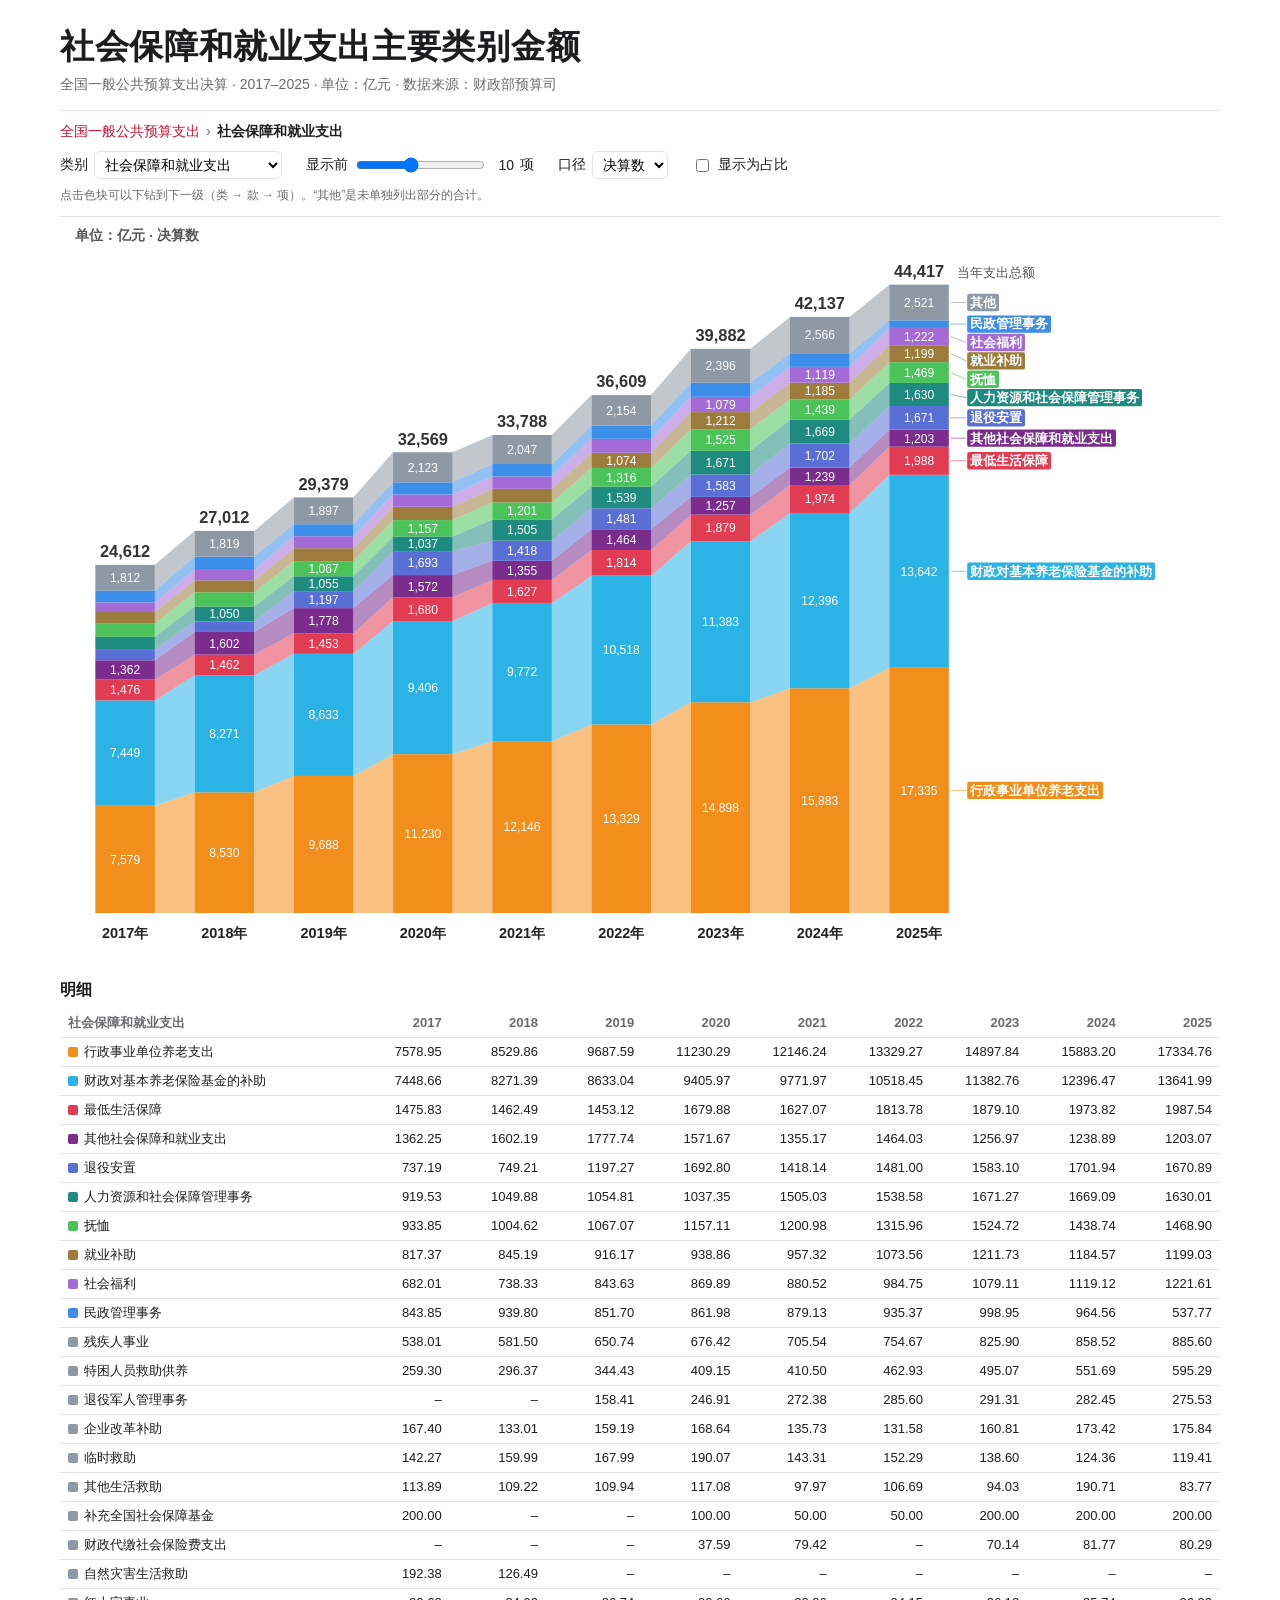
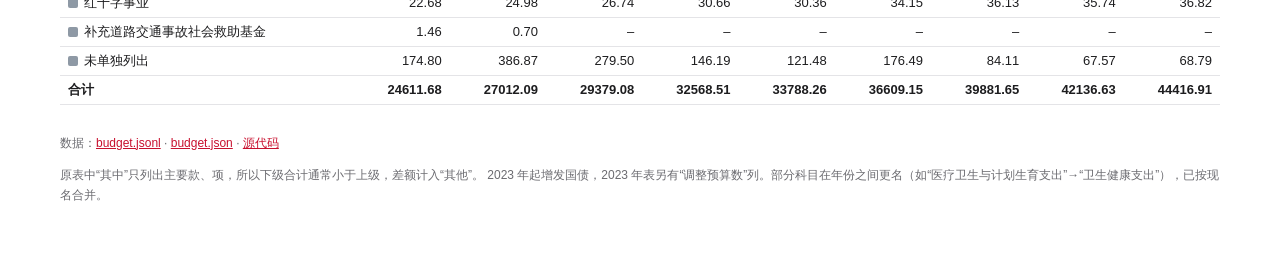
==== docs/index.html @ e083b16d "Add national budget expenditure data 2017–2025 and visualization - scripts/fetch.py downloads the MO" ====
<!doctype html>
<html lang="zh-CN">
<head>
<meta charset="utf-8">
<meta name="viewport" content="width=device-width, initial-scale=1">
<title>全国一般公共预算支出 · 结构变化 2017–2025</title>
<link rel="stylesheet" href="style.css">
</head>
<body>
<header>
  <h1 id="title">全国一般公共预算支出</h1>
  <p class="sub">全国一般公共预算支出决算 · 2017–2025 · 单位：亿元 · 数据来源：财政部预算司</p>
</header>

<section class="controls">
  <nav id="crumbs" aria-label="层级"></nav>
  <div class="row">
    <label>类别
      <select id="category"></select>
    </label>
    <label>显示前
      <input id="topn" type="range" min="3" max="20" value="10">
      <output id="topn-out">10</output> 项
    </label>
    <label>口径
      <select id="metric">
        <option value="actual">决算数</option>
        <option value="budget">预算数</option>
      </select>
    </label>
    <label class="check"><input id="share" type="checkbox"> 显示为占比</label>
  </div>
  <p class="hint">点击色块可以下钻到下一级（类 → 款 → 项）。“其他”是未单独列出部分的合计。</p>
</section>

<main>
  <div id="chart" role="img"></div>
  <div id="tooltip" hidden></div>
</main>

<section class="table-wrap">
  <h2>明细</h2>
  <div id="table"></div>
</section>

<footer>
  <p>
    数据：<a href="https://github.com/cdpath/china-public-budget/blob/main/data/budget.jsonl">budget.jsonl</a> ·
    <a href="https://github.com/cdpath/china-public-budget/blob/main/data/budget.json">budget.json</a> ·
    <a href="https://github.com/cdpath/china-public-budget">源代码</a>
  </p>
  <p class="note">
    原表中“其中”只列出主要款、项，所以下级合计通常小于上级，差额计入“其他”。
    2023 年起增发国债，2023 年表另有“调整预算数”列。部分科目在年份之间更名（如“医疗卫生与计划生育支出”→“卫生健康支出”），已按现名合并。
  </p>
</footer>

<script src="app.js"></script>
</body>
</html>
---- docs/style.css ----
:root {
  --ink: #1d1d1f;
  --muted: #6b6b70;
  --line: #e4e4e7;
  --bg: #ffffff;
  --accent: #c8102e;
  font-family: -apple-system, BlinkMacSystemFont, "PingFang SC", "Hiragino Sans GB", "Microsoft YaHei",
    "Noto Sans CJK SC", sans-serif;
  color: var(--ink);
  background: var(--bg);
}

* { box-sizing: border-box; }

body {
  margin: 0 auto;
  max-width: 1200px;
  padding: 24px 20px 48px;
}

header h1 {
  font-size: clamp(22px, 3.2vw, 34px);
  font-weight: 800;
  margin: 0 0 6px;
  letter-spacing: 0.02em;
}

.sub { color: var(--muted); margin: 0 0 16px; font-size: 14px; }

.controls { border-top: 1px solid var(--line); border-bottom: 1px solid var(--line); padding: 12px 0; }
.controls .row { display: flex; flex-wrap: wrap; gap: 12px 24px; align-items: center; font-size: 14px; }
.controls label { display: inline-flex; align-items: center; gap: 6px; }
.controls select { font: inherit; padding: 4px 6px; border: 1px solid var(--line); border-radius: 6px; background: #fff; max-width: 260px; }
.controls output { display: inline-block; min-width: 1.5em; text-align: right; font-variant-numeric: tabular-nums; }
.hint { color: var(--muted); font-size: 12px; margin: 8px 0 0; }

#crumbs { font-size: 14px; margin-bottom: 10px; }
#crumbs a { color: var(--accent); text-decoration: none; cursor: pointer; }
#crumbs a:hover { text-decoration: underline; }
#crumbs .sep { color: var(--muted); margin: 0 6px; }
#crumbs .cur { font-weight: 600; }

main { position: relative; }
#chart { overflow-x: auto; }
#chart svg { width: 100%; min-width: 900px; height: auto; display: block; }
#chart .seg { cursor: default; }
#chart .seg.drill { cursor: pointer; }
#chart .seg:hover rect { filter: brightness(1.08); }
#chart .band { opacity: 0.55; }
#chart .dim { opacity: 0.25; }
#chart text { font-variant-numeric: tabular-nums; }

#tooltip {
  position: absolute;
  pointer-events: none;
  background: rgba(20, 20, 22, 0.92);
  color: #fff;
  padding: 8px 10px;
  border-radius: 6px;
  font-size: 13px;
  line-height: 1.5;
  max-width: 280px;
  box-shadow: 0 4px 16px rgba(0, 0, 0, 0.2);
}
#tooltip b { font-size: 14px; }
#tooltip .k { color: #b8b8be; }

.table-wrap h2 { font-size: 16px; margin: 28px 0 8px; }
#table { overflow-x: auto; }
#table table { border-collapse: collapse; width: 100%; font-size: 13px; font-variant-numeric: tabular-nums; }
#table th, #table td { padding: 5px 8px; border-bottom: 1px solid var(--line); text-align: right; white-space: nowrap; }
#table th:first-child, #table td:first-child { text-align: left; position: sticky; left: 0; background: #fff; }
#table thead th { font-weight: 600; color: var(--muted); }
#table tr.total td { font-weight: 700; }
#table .sw { display: inline-block; width: 10px; height: 10px; border-radius: 2px; margin-right: 6px; vertical-align: -1px; }

footer { margin-top: 28px; color: var(--muted); font-size: 12px; line-height: 1.7; }
footer a { color: var(--accent); }
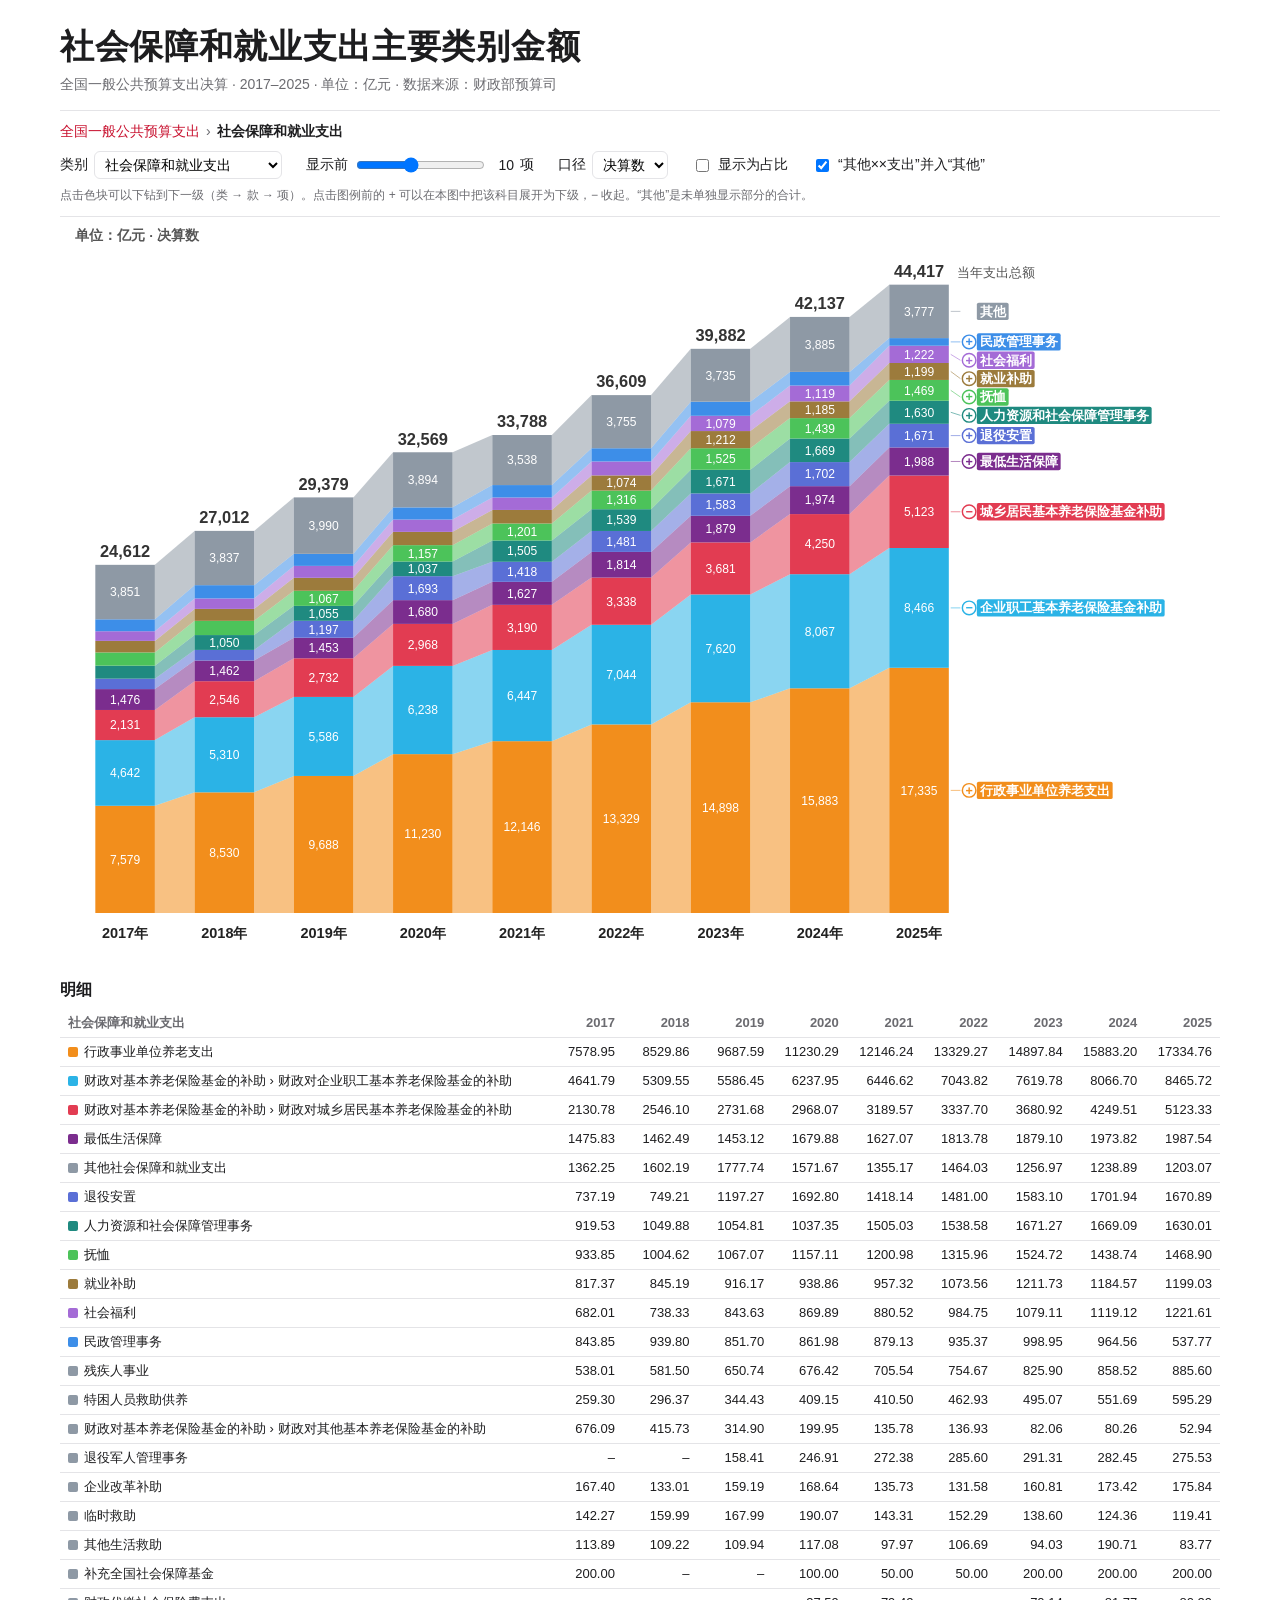
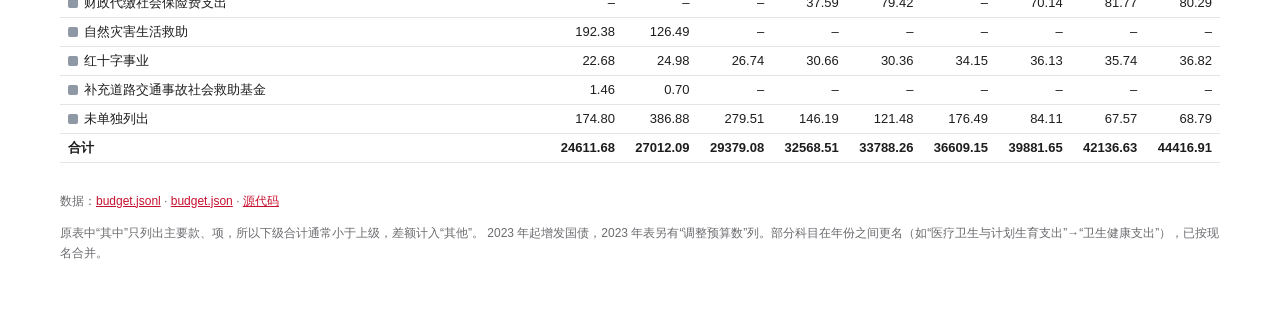
==== commit ace90f5e: "Expand pension subsidy into its items by default to match reference chart - Legend +/− toggles expan" ====
--- a/docs/index.html
+++ b/docs/index.html
@@ -29,8 +29,9 @@
       </select>
     </label>
     <label class="check"><input id="share" type="checkbox"> 显示为占比</label>
+    <label class="check"><input id="fold" type="checkbox" checked> “其他××支出”并入“其他”</label>
   </div>
-  <p class="hint">点击色块可以下钻到下一级（类 → 款 → 项）。“其他”是未单独列出部分的合计。</p>
+  <p class="hint">点击色块可以下钻到下一级（类 → 款 → 项）。点击图例前的 + 可以在本图中把该科目展开为下级，− 收起。“其他”是未单独显示部分的合计。</p>
 </section>
 
 <main>
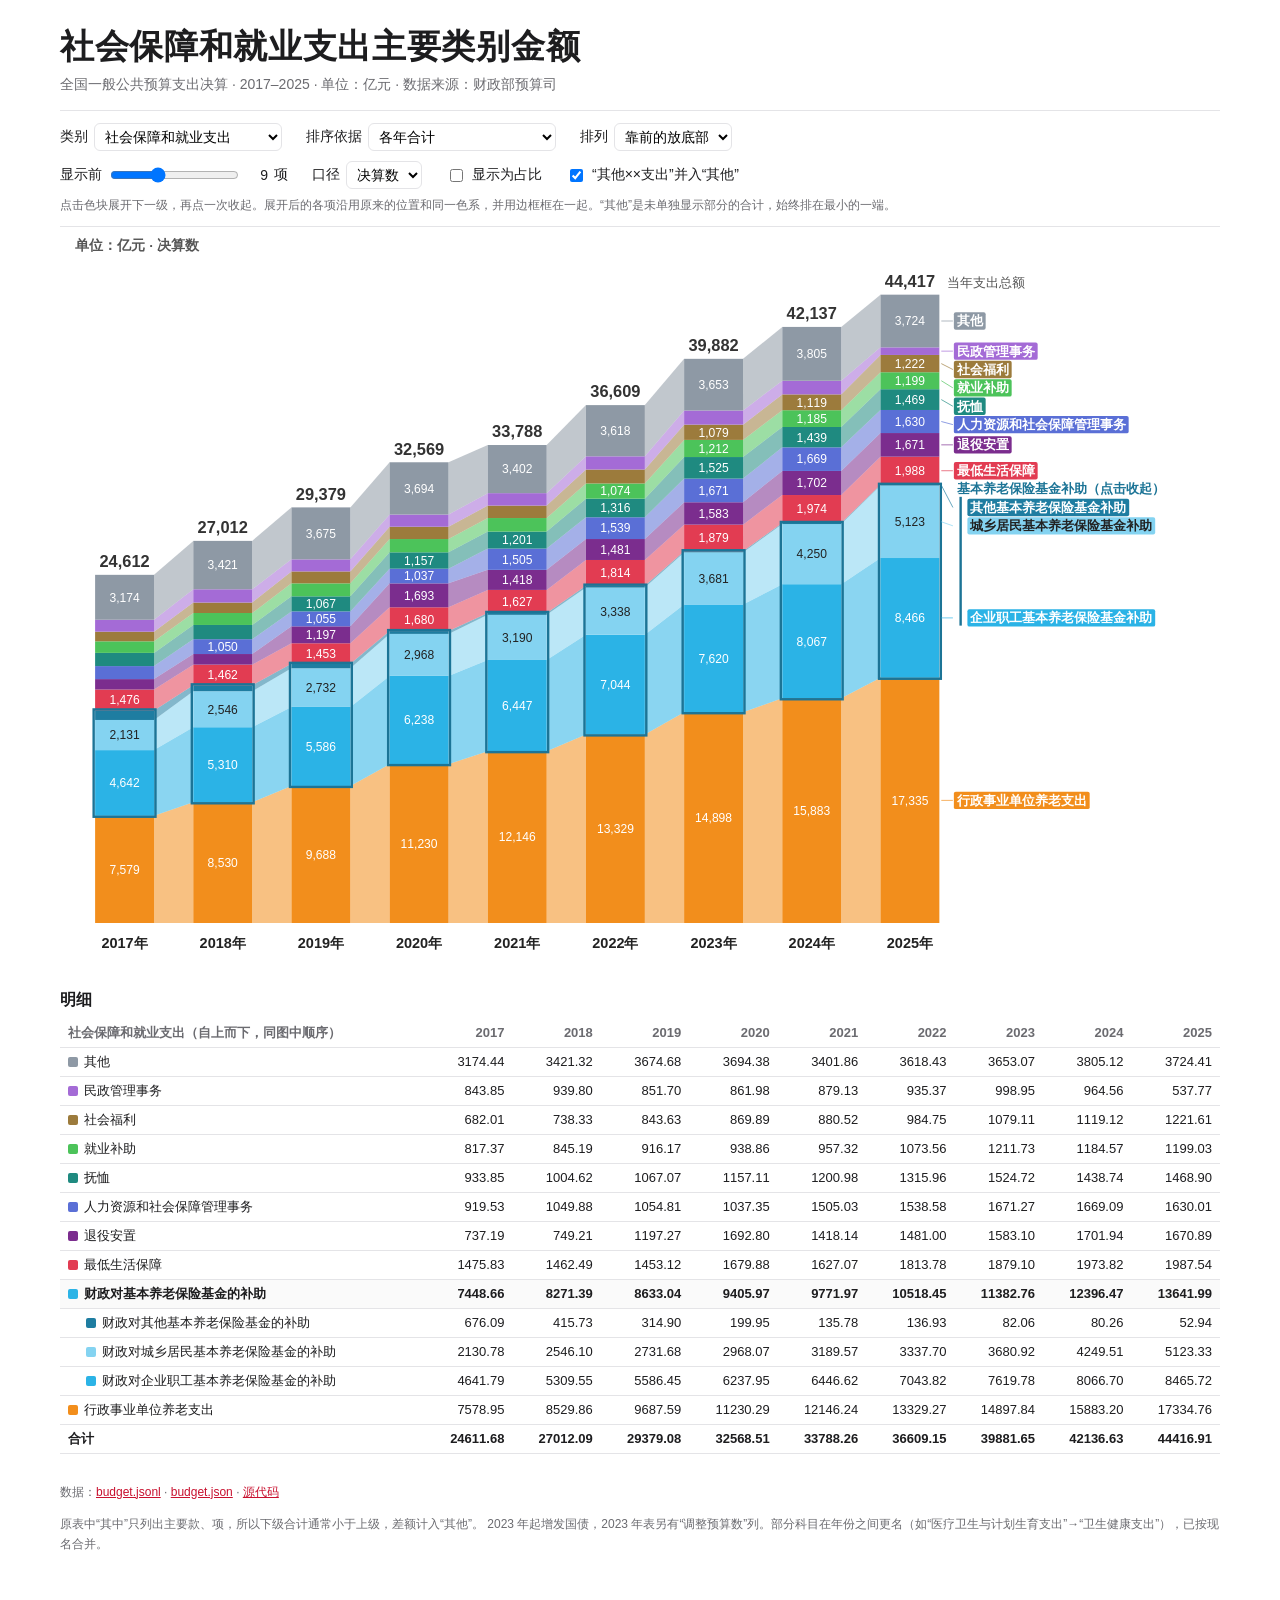
==== commit 4308403c: "Expand items in place and add sort controls - Clicking a block expands it into its children in the s" ====
--- a/docs/index.html
+++ b/docs/index.html
@@ -13,11 +13,26 @@
 </header>
 
 <section class="controls">
-  <nav id="crumbs" aria-label="层级"></nav>
   <div class="row">
     <label>类别
       <select id="category"></select>
     </label>
+    <label>排序依据
+      <select id="order">
+        <option value="sum">各年合计</option>
+        <option value="last">最新一年</option>
+        <option value="growth">增长倍数（首年→末年）</option>
+        <option value="source">原表顺序</option>
+      </select>
+    </label>
+    <label>排列
+      <select id="dir">
+        <option value="bottom">靠前的放底部</option>
+        <option value="top">靠前的放顶部</option>
+      </select>
+    </label>
+  </div>
+  <div class="row">
     <label>显示前
       <input id="topn" type="range" min="3" max="20" value="10">
       <output id="topn-out">10</output> 项
@@ -31,7 +46,7 @@
     <label class="check"><input id="share" type="checkbox"> 显示为占比</label>
     <label class="check"><input id="fold" type="checkbox" checked> “其他××支出”并入“其他”</label>
   </div>
-  <p class="hint">点击色块可以下钻到下一级（类 → 款 → 项）。点击图例前的 + 可以在本图中把该科目展开为下级，− 收起。“其他”是未单独显示部分的合计。</p>
+  <p class="hint">点击色块展开下一级，再点一次收起。展开后的各项沿用原来的位置和同一色系，并用边框框在一起。“其他”是未单独显示部分的合计，始终排在最小的一端。</p>
 </section>
 
 <main>
--- a/docs/style.css
+++ b/docs/style.css
@@ -29,16 +29,11 @@
 
 .controls { border-top: 1px solid var(--line); border-bottom: 1px solid var(--line); padding: 12px 0; }
 .controls .row { display: flex; flex-wrap: wrap; gap: 12px 24px; align-items: center; font-size: 14px; }
+.controls .row + .row { margin-top: 10px; }
 .controls label { display: inline-flex; align-items: center; gap: 6px; }
 .controls select { font: inherit; padding: 4px 6px; border: 1px solid var(--line); border-radius: 6px; background: #fff; max-width: 260px; }
 .controls output { display: inline-block; min-width: 1.5em; text-align: right; font-variant-numeric: tabular-nums; }
 .hint { color: var(--muted); font-size: 12px; margin: 8px 0 0; }
-
-#crumbs { font-size: 14px; margin-bottom: 10px; }
-#crumbs a { color: var(--accent); text-decoration: none; cursor: pointer; }
-#crumbs a:hover { text-decoration: underline; }
-#crumbs .sep { color: var(--muted); margin: 0 6px; }
-#crumbs .cur { font-weight: 600; }
 
 main { position: relative; }
 #chart { overflow-x: auto; }
@@ -72,6 +67,9 @@
 #table th:first-child, #table td:first-child { text-align: left; position: sticky; left: 0; background: #fff; }
 #table thead th { font-weight: 600; color: var(--muted); }
 #table tr.total td { font-weight: 700; }
+#table tr.group td { font-weight: 600; background: #fafafa; }
+#table tr.group td:first-child { background: #fafafa; }
+#table tr.child td:first-child { padding-left: 26px; }
 #table .sw { display: inline-block; width: 10px; height: 10px; border-radius: 2px; margin-right: 6px; vertical-align: -1px; }
 
 footer { margin-top: 28px; color: var(--muted); font-size: 12px; line-height: 1.7; }
